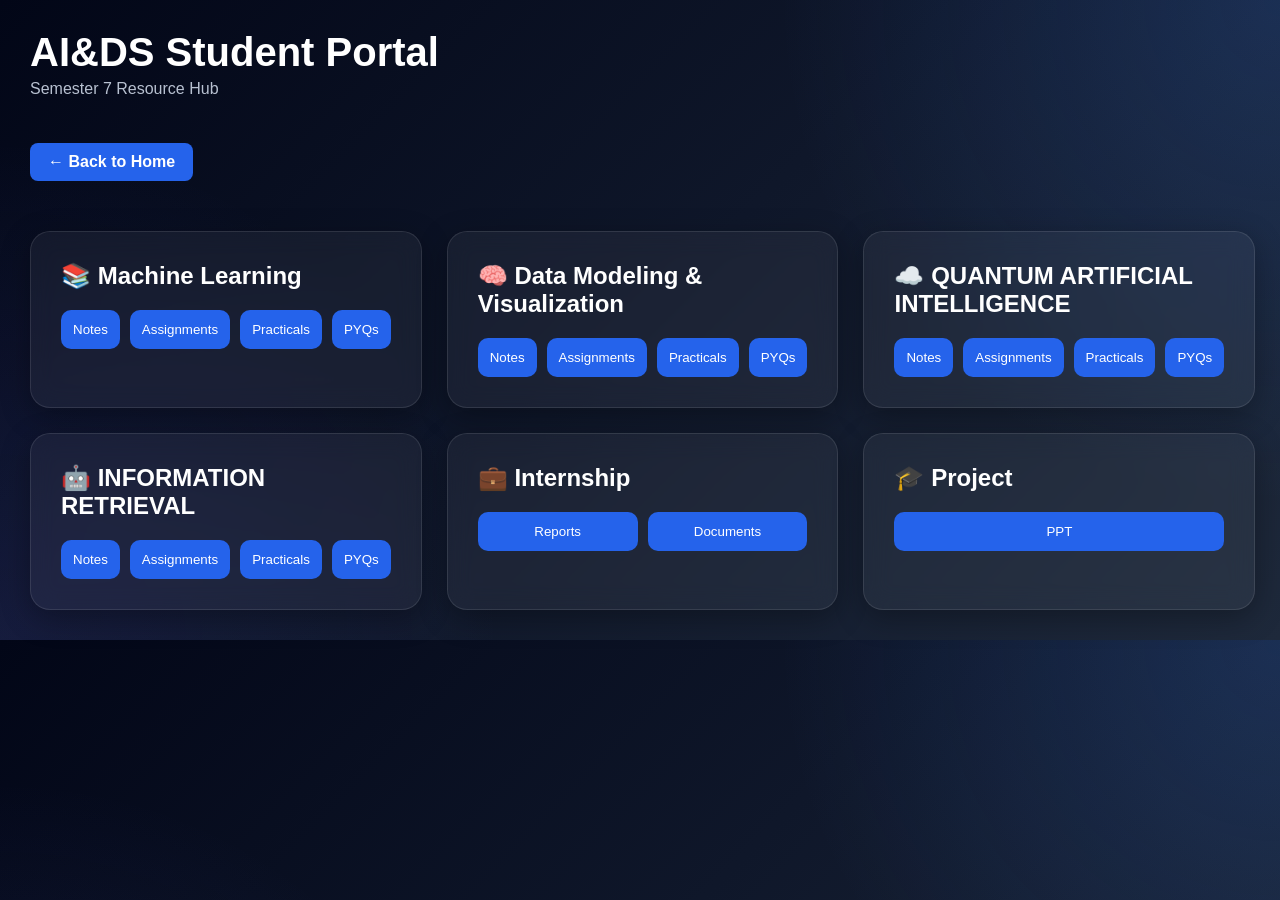
==== dashboard.html @ 8994a1c9 "Add files via upload" ====
<!DOCTYPE html>
<html lang="en">
<head>
<meta charset="UTF-8">
<meta name="viewport" content="width=device-width, initial-scale=1.0">
<title>AI&DS Portal Dashboard</title>

<style>

*{
    margin:0;
    padding:0;
    box-sizing:border-box;
    font-family:'Segoe UI',sans-serif;
}

body{
    background:
    radial-gradient(circle at top right,
    rgba(59,130,246,0.18),
    transparent 35%),

    radial-gradient(circle at bottom left,
    rgba(99,102,241,0.12),
    transparent 35%),

    linear-gradient(
    135deg,
    #020617,
    #0f172a,
    #1e293b
    );
}

.header{
    padding:30px;
}

.header h1{
    font-size:40px;
    color:white;
}

.header p{
    color:#b8c1d1;
    margin-top:5px;
}

.container{
    padding:30px;

    display:grid;
    grid-template-columns:repeat(3, 1fr);
    gap:25px;
}

.card{
    background:rgba(255,255,255,0.05);

    backdrop-filter:blur(12px);

    border:1px solid rgba(255,255,255,0.1);

    border-radius:20px;

    padding:30px;

    box-shadow:0 8px 30px rgba(0,0,0,0.3);

    transition:0.3s;
}

.card:hover{
    transform:translateY(-8px);

    border:1px solid rgba(59,130,246,0.5);

    box-shadow:0 12px 35px rgba(37,99,235,0.25);
}

.card h2{
    margin-bottom:20px;
    color:#ffffff;
    font-weight:600;
}
.btns{
    display:flex;
    gap:10px;
}

button{
    flex:1;
    padding:12px;

    border:none;
    border-radius:10px;

    background:#2563eb;
    color:white;

    cursor:pointer;
    transition:0.3s;
}

button:hover{
    background:#3b82f6;
}

.back-btn{
    display:inline-block;
    margin-top:15px;
    margin-left:30px;
    margin-bottom:20px;
    padding:10px 18px;
    background:#2563eb;
    color:white;
    text-decoration:none;
    border-radius:8px;
    font-weight:600;
    transition:0.3s;
}

.back-btn:hover{
    background:#3b82f6;
    transform:translateY(-2px);
}

</style>

</head>

<body>

<div class="header">
    <h1>AI&DS Student Portal</h1>
    <p>Semester 7 Resource Hub</p>
</div>

<a href="login.html" class="back-btn">
    ← Back to Home
</a>

<div class="container">

    <div class="card">
        <h2>📚 Machine Learning</h2>
        <div class="btns">
            <button>Notes</button>
            <button>Assignments</button>
            <button>Practicals</button>
            <button onclick="window.location.href='ml_pyq.html'">
    PYQs
</button>
        </div>
    </div>

    <div class="card">
        <h2>🧠 Data Modeling & Visualization</h2>
        <div class="btns">
            <button>Notes</button>
            <button>Assignments</button>
            <button>Practicals</button>
            <button onclick="window.location.href='dm&v_pyq.html'">
    PYQs
</button>
        </div>
    </div>

    <div class="card">
        <h2>☁️ QUANTUM ARTIFICIAL INTELLIGENCE</h2>
        <div class="btns">
            <button>Notes</button>
            <button>Assignments</button>
            <button>Practicals</button>
            <button onclick="window.location.href='QAI_pyq.html'">
    PYQs
</button>
        </div>
    </div>

    <div class="card">
        <h2>🤖 INFORMATION RETRIEVAL</h2>
        <div class="btns">
            <button>Notes</button>
            <button>Assignments</button>
            <button>Practicals</button>
            <button onclick="window.location.href='IR_pyq.html'">
    PYQs
</button>
        </div>
    </div>

    <div class="card">
        <h2>💼 Internship</h2>
        <div class="btns">
            <button>Reports</button>
            <button>Documents</button>
        </div>
    </div>

    <div class="card">
        <h2>🎓 Project</h2>
        <div class="btns">
            <button>PPT</button>
            
        </div>
    </div>

    

</div>

</body>
</html>
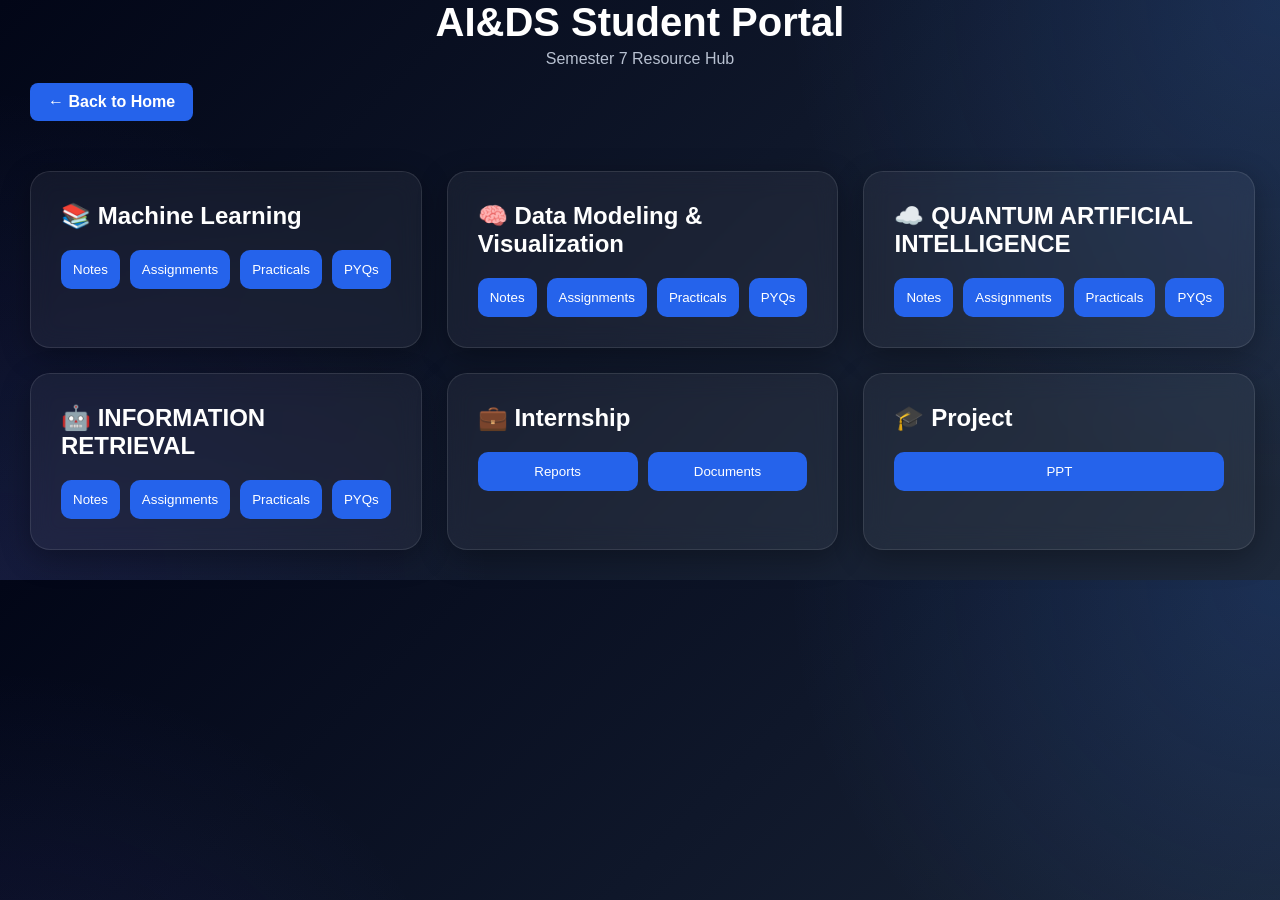
==== commit 174df1e6: "Update dashboard.html" ====
--- a/dashboard.html
+++ b/dashboard.html
@@ -32,8 +32,12 @@
     );
 }
 
-.header{
-    padding:30px;
+.header {
+    text-align: center;
+}
+
+.back-btn {
+    display: inline-block;
 }
 
 .header h1{
@@ -211,4 +215,4 @@
 </div>
 
 </body>
-</html>+</html>
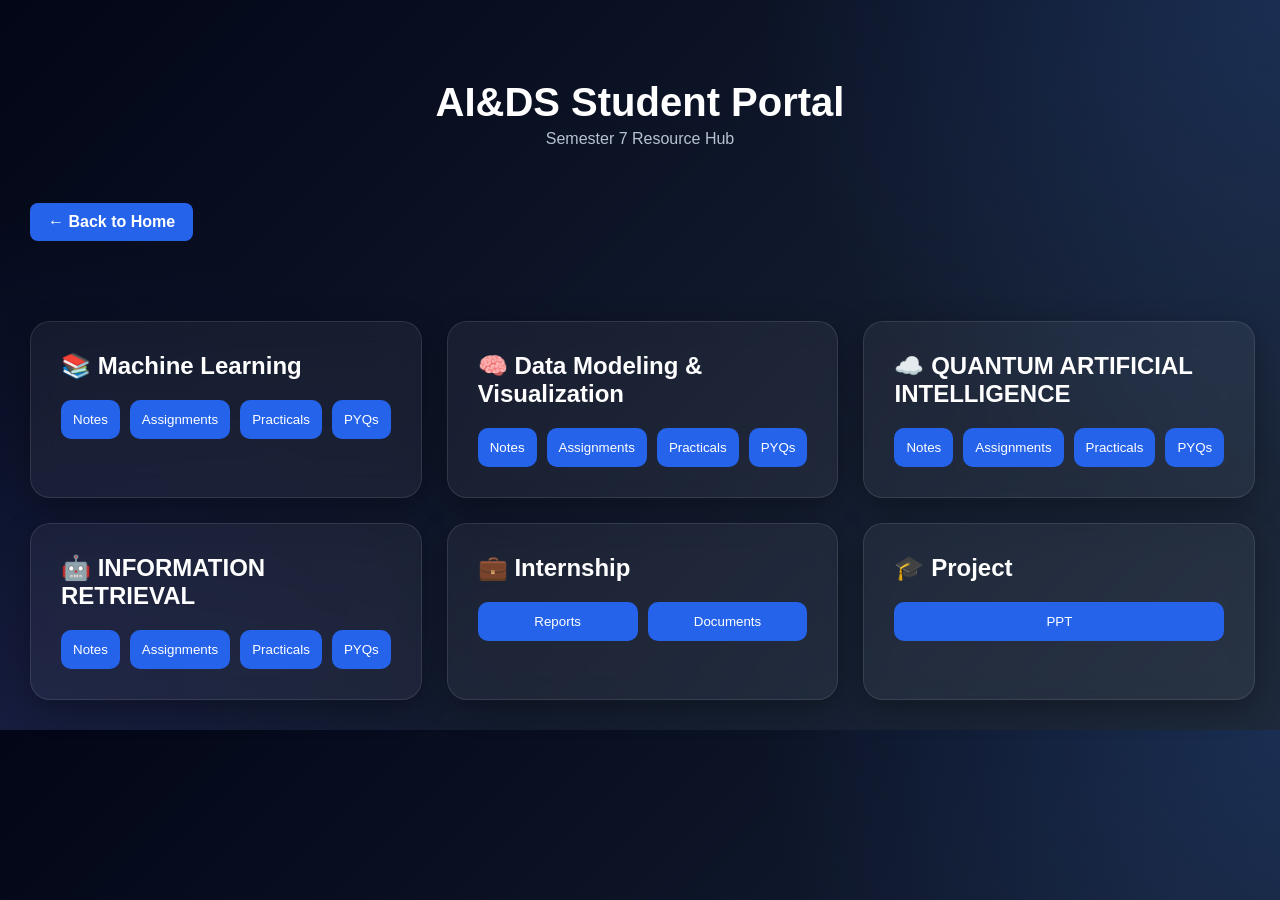
==== commit 52a62b94: "Update dashboard.html" ====
--- a/dashboard.html
+++ b/dashboard.html
@@ -34,10 +34,14 @@
 
 .header {
     text-align: center;
+    margin-top: 80px;
+    margin-bottom: 40px;
 }
 
 .back-btn {
     display: inline-block;
+    margin-top: 30px;
+    margin-left: 30px;
 }
 
 .header h1{
@@ -51,7 +55,7 @@
 }
 
 .container{
-    padding:30px;
+    padding:60px 30px 30px;
 
     display:grid;
     grid-template-columns:repeat(3, 1fr);
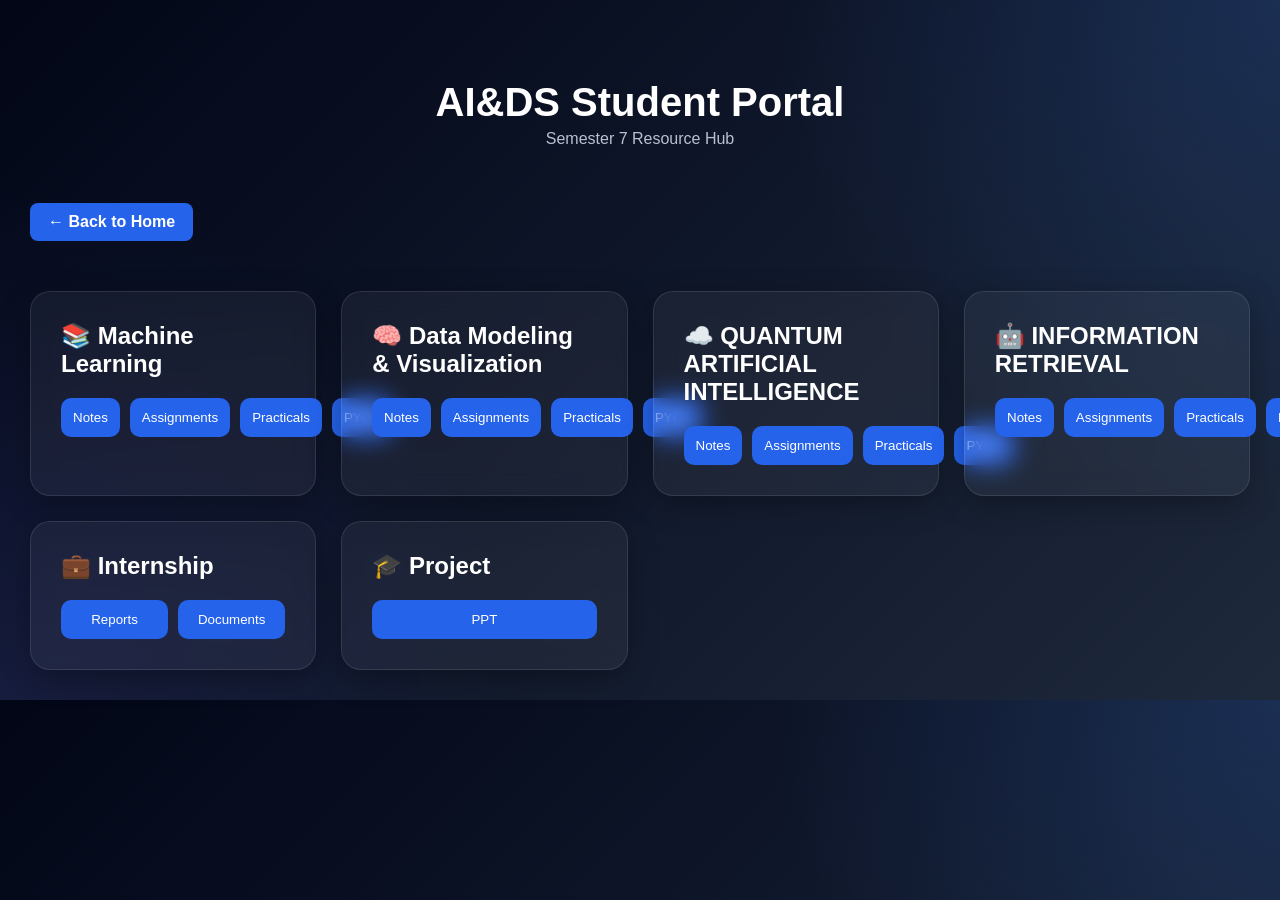
==== commit 03792b85: "Update dashboard.html" ====
--- a/dashboard.html
+++ b/dashboard.html
@@ -55,10 +55,10 @@
 }
 
 .container{
-    padding:60px 30px 30px;
+    padding:30px;
 
     display:grid;
-    grid-template-columns:repeat(3, 1fr);
+    grid-template-columns: repeat(auto-fit, minmax(250px, 1fr));
     gap:25px;
 }
 
@@ -133,6 +133,37 @@
     transform:translateY(-2px);
 }
 
+/* ✅ MOBILE FIX */
+@media (max-width: 768px) {
+
+  .header {
+    margin-top: 30px;
+    margin-bottom: 20px;
+    padding: 0 15px;
+  }
+
+  .header h1 {
+    font-size: 28px;
+  }
+
+  .header p {
+    font-size: 14px;
+  }
+
+  .back-btn {
+    margin-top: 10px;
+    margin-left: 10px;
+  }
+
+  .container {
+    padding: 20px;
+    grid-template-columns: 1fr;
+  }
+
+  .card {
+    width: 100%;
+  }
+
 </style>
 
 </head>
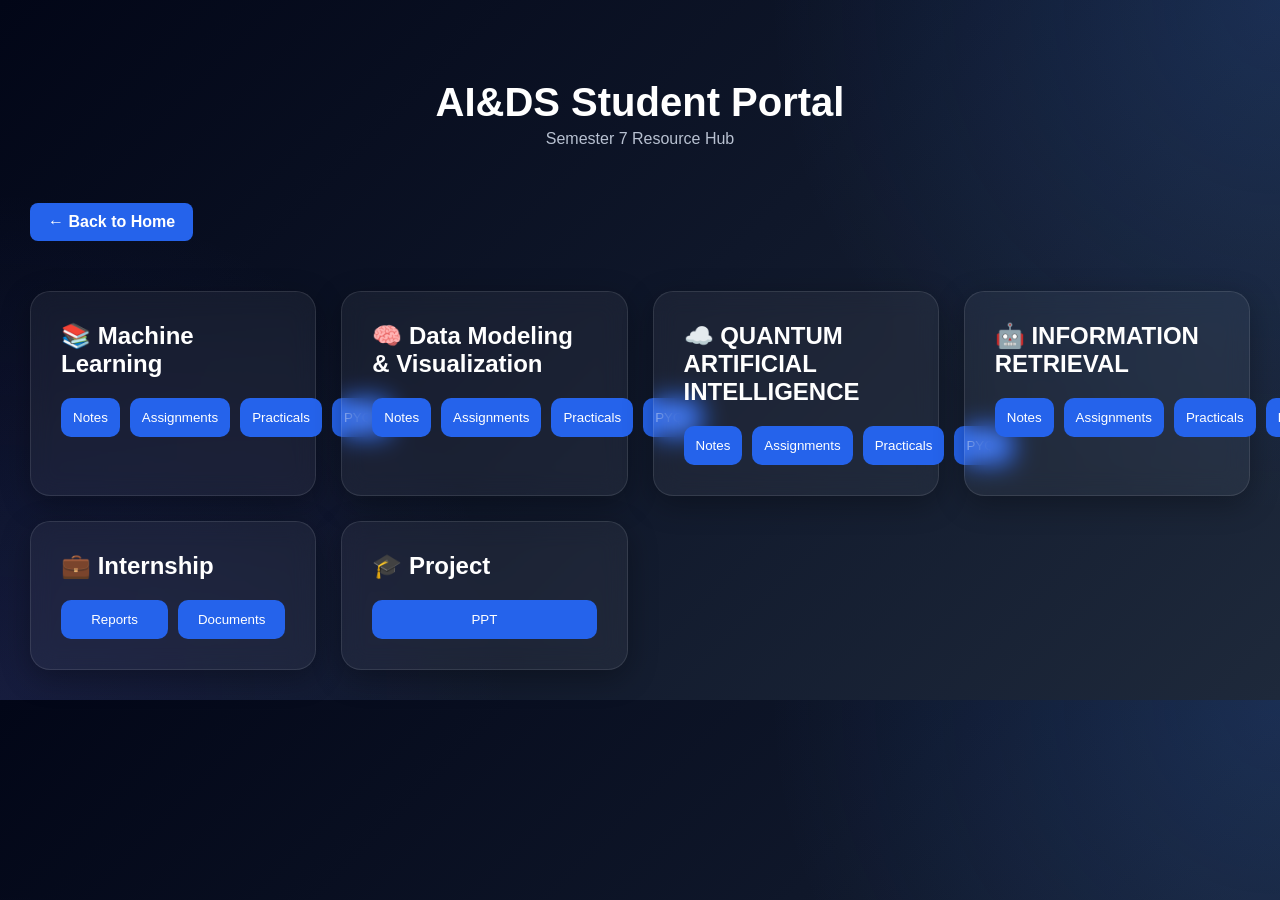
==== commit 6156ce61: "Update dashboard.html" ====
--- a/dashboard.html
+++ b/dashboard.html
@@ -58,8 +58,10 @@
     padding:30px;
 
     display:grid;
-    grid-template-columns: repeat(auto-fit, minmax(250px, 1fr));
+    grid-template-columns:repeat(auto-fit, minmax(280px, 1fr));
+
     gap:25px;
+    justify-items:center;
 }
 
 .card{
@@ -70,6 +72,9 @@
     border:1px solid rgba(255,255,255,0.1);
 
     border-radius:20px;
+
+    width:100%;
+max-width:350px;
 
     padding:30px;
 
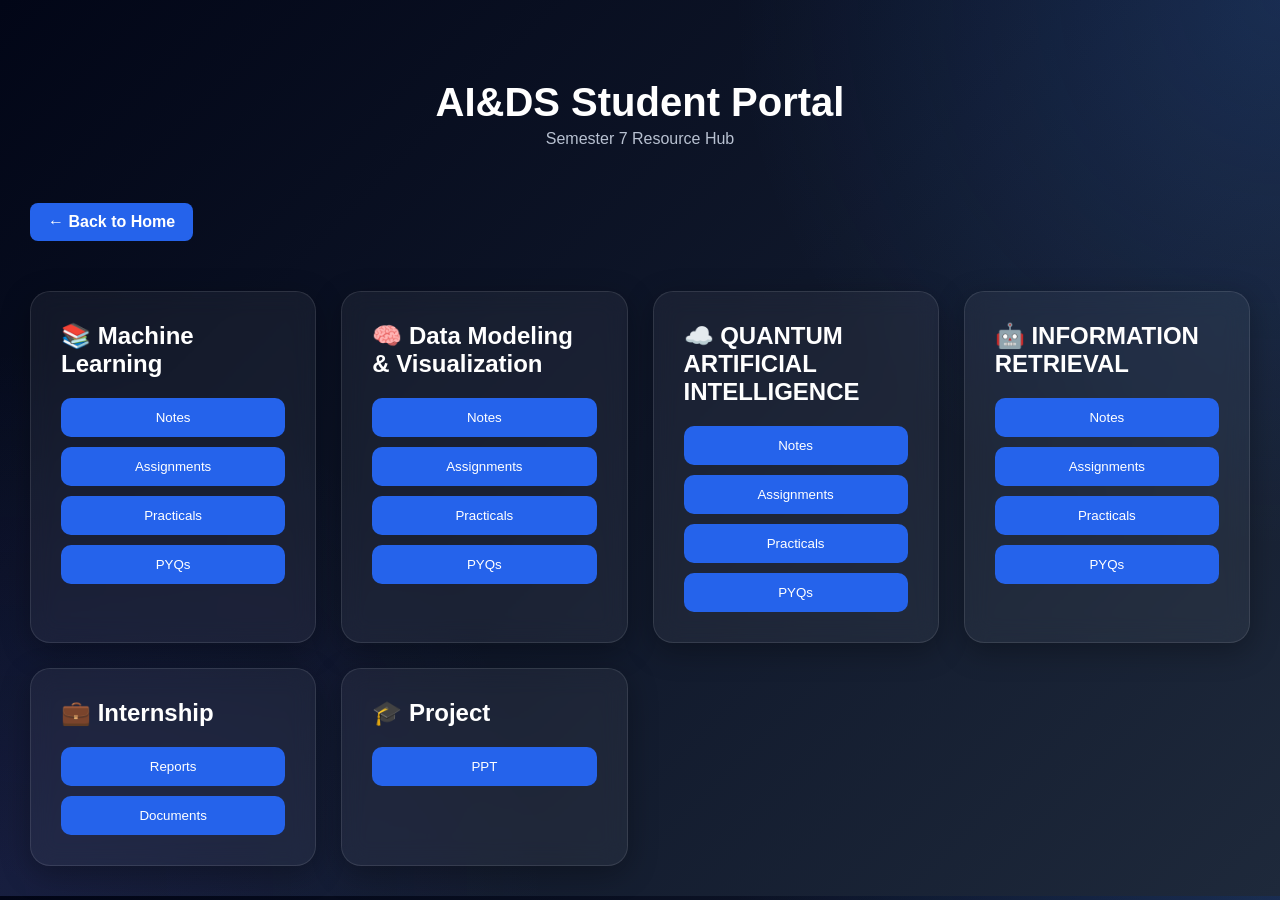
==== commit a9751dee: "Update dashboard.html" ====
--- a/dashboard.html
+++ b/dashboard.html
@@ -56,12 +56,9 @@
 
 .container{
     padding:30px;
-
     display:grid;
     grid-template-columns:repeat(auto-fit, minmax(280px, 1fr));
-
     gap:25px;
-    justify-items:center;
 }
 
 .card{
@@ -74,7 +71,7 @@
     border-radius:20px;
 
     width:100%;
-max-width:350px;
+    max-width:360px;
 
     padding:30px;
 
@@ -98,11 +95,12 @@
 }
 .btns{
     display:flex;
+    flex-wrap:wrap;
     gap:10px;
 }
 
 button{
-    flex:1;
+    flex:1 1 120px;
     padding:12px;
 
     border:none;
@@ -161,14 +159,33 @@
   }
 
   .container {
-    padding: 20px;
+    padding: 15px;
     grid-template-columns: 1fr;
   }
 
   .card {
     width: 100%;
-  }
-
+    padding: 20px;
+  }
+
+  .card h2 {
+    font-size: 18px;
+    line-height: 1.4;
+  }
+
+  .btns {
+    display: flex;
+    flex-wrap: wrap;
+    gap: 10px;
+  }
+
+  .card a {
+    flex: 1 1 45%;
+    text-align: center;
+    font-size: 13px;
+    padding: 12px 10px;
+  }
+}
 </style>
 
 </head>
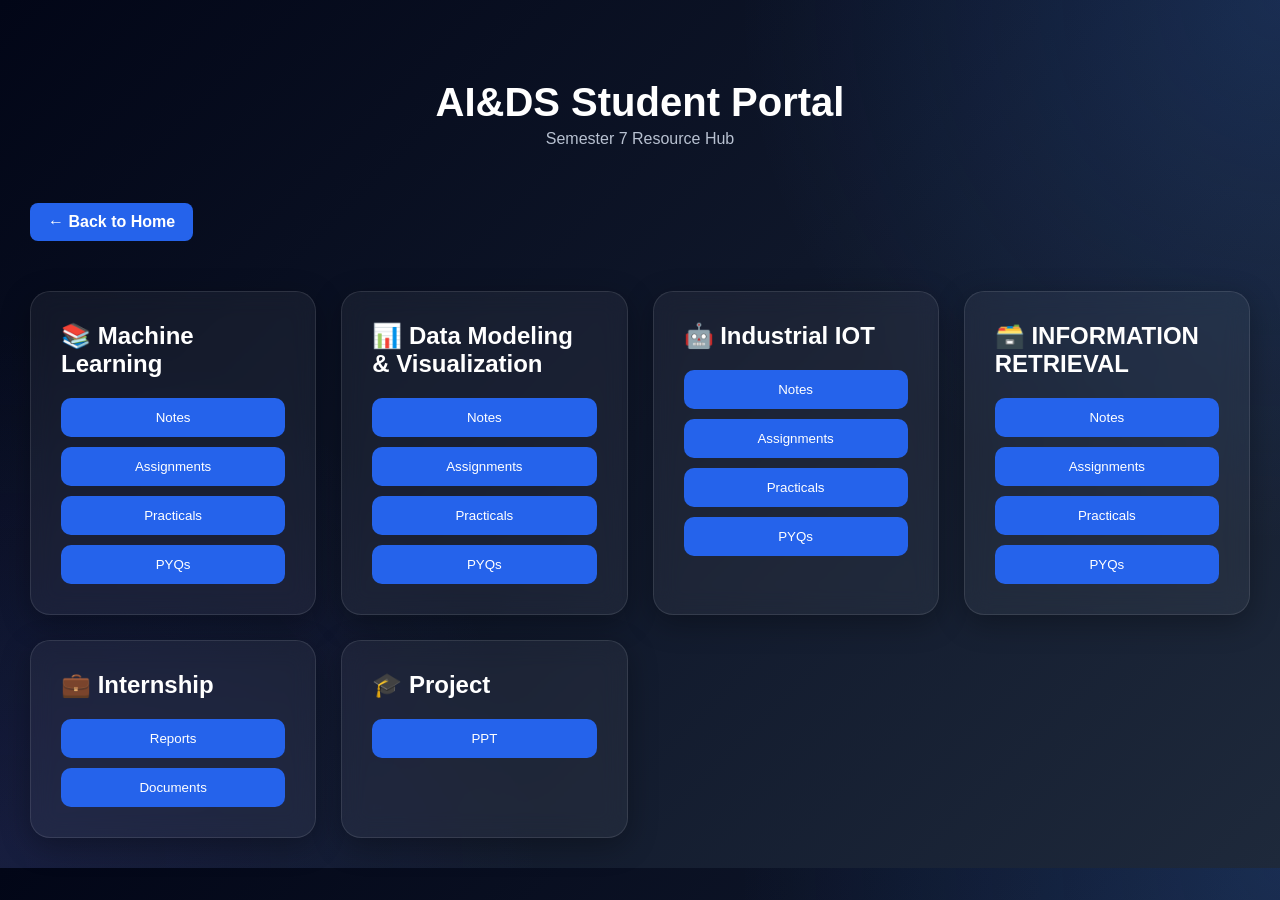
==== commit 122fc8e6: "Update dashboard.html" ====
--- a/dashboard.html
+++ b/dashboard.html
@@ -216,7 +216,7 @@
     </div>
 
     <div class="card">
-        <h2>🧠 Data Modeling & Visualization</h2>
+        <h2>📊 Data Modeling & Visualization</h2>
         <div class="btns">
             <button>Notes</button>
             <button>Assignments</button>
@@ -228,7 +228,7 @@
     </div>
 
     <div class="card">
-        <h2>☁️ QUANTUM ARTIFICIAL INTELLIGENCE</h2>
+        <h2>🤖 Industrial IOT</h2>
         <div class="btns">
             <button>Notes</button>
             <button>Assignments</button>
@@ -240,7 +240,7 @@
     </div>
 
     <div class="card">
-        <h2>🤖 INFORMATION RETRIEVAL</h2>
+        <h2>🗃️ INFORMATION RETRIEVAL</h2>
         <div class="btns">
             <button>Notes</button>
             <button>Assignments</button>
